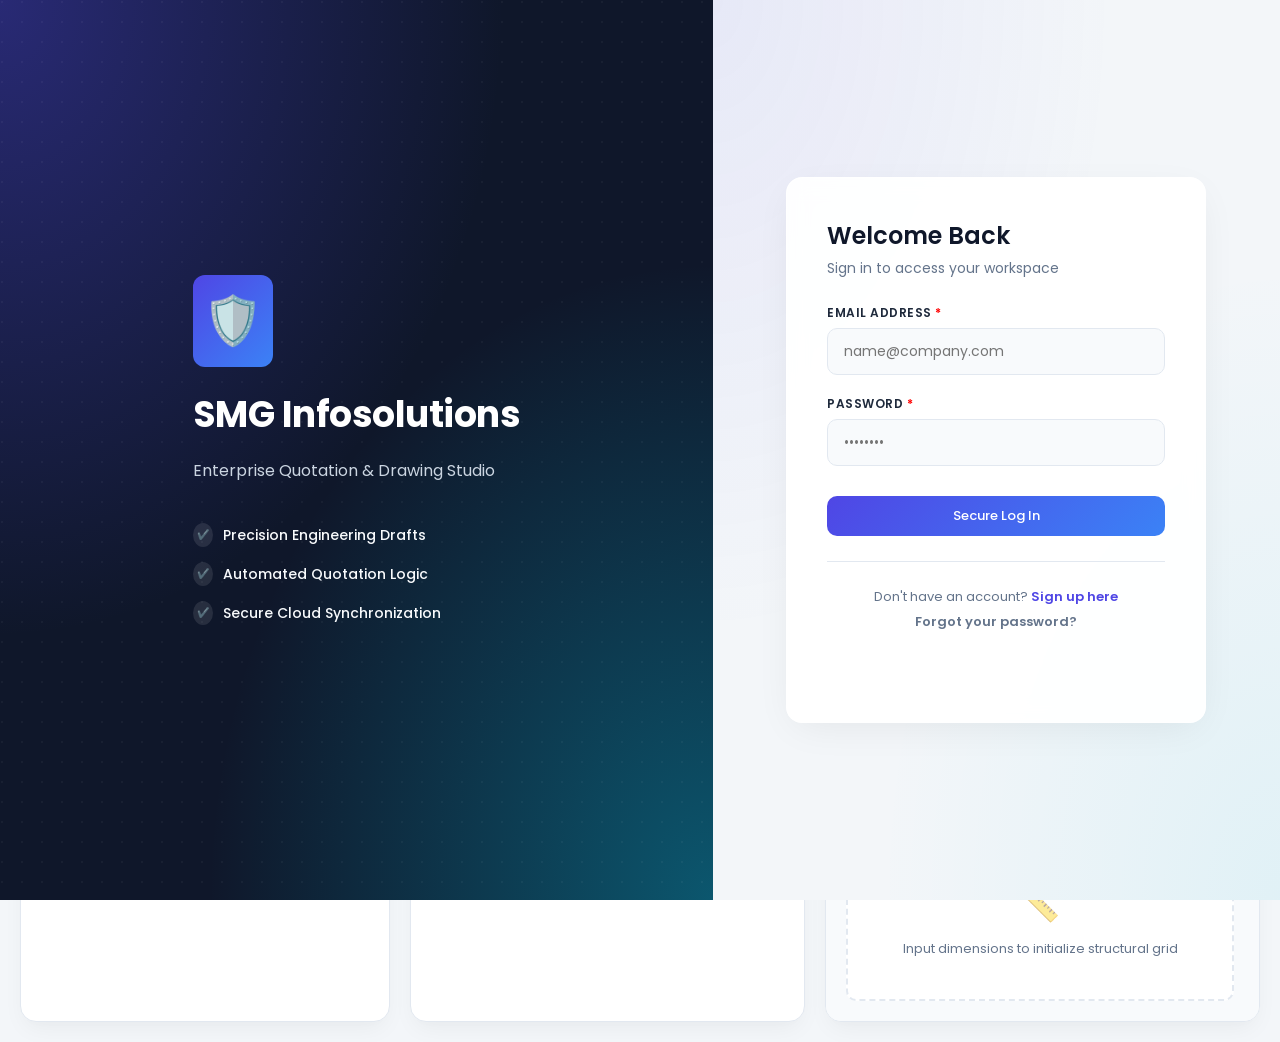
==== index.html @ 4c03e6ff "new formate as a table" ====
<!DOCTYPE html>
<html lang="en">

<head>
    <meta charset="UTF-8">
    <meta name="viewport" content="width=device-width, initial-scale=1.0">
    <title id="pageTitle">SMG Infosolutions - Premium Engineering Studio</title>
    <link rel="preconnect" href="https://fonts.googleapis.com">
    <link rel="preconnect" href="https://fonts.gstatic.com" crossorigin>
    <link href="https://fonts.googleapis.com/css2?family=Poppins:wght@300;400;500;600;700&display=swap"
        rel="stylesheet">
    <link rel="stylesheet" href="style.css">
    <script src="https://cdn.jsdelivr.net/npm/@supabase/supabase-js@2"></script>
    <script src="script.js" defer></script>
</head>

<body>
    <div id="authScreen" class="auth-layout">
        <div class="auth-banner">
            <div class="auth-banner-content">
                <div class="brand-icon-large">🛡️</div>
                <h1 id="heroBrandName">SMG Infosolutions</h1>
                <p>Enterprise Quotation & Drawing Studio</p>
                <div class="auth-feature-list">
                    <div class="feature-item"><span>✔️</span> Precision Engineering Drafts</div>
                    <div class="feature-item"><span>✔️</span> Automated Quotation Logic</div>
                    <div class="feature-item"><span>✔️</span> Secure Cloud Synchronization</div>
                </div>
            </div>
        </div>

        <div class="auth-form-container">
            <div class="auth-form-box">
                <h2 id="authTitle">Welcome Back</h2>
                <p id="authSubtitle">Sign in to access your workspace</p>

                <div id="authFields">
                    <div id="signupFields" style="display: none;">
                        <label class="auth-label">Full Name / Company Name <span style="color:red;">*</span></label>
                        <input type="text" id="regName" class="auth-input" placeholder="e.g. John Doe / ABC Corp">

                        <label class="auth-label">Phone Number <span style="color:red;">*</span></label>
                        <input type="tel" id="regPhone" class="auth-input" placeholder="e.g. +91 9876543210">

                        <label class="auth-label">City / Address <span style="color:red;">*</span></label>
                        <input type="text" id="regAddress" class="auth-input" placeholder="e.g. Mumbai, Maharashtra">
                    </div>

                    <label class="auth-label">Email Address <span style="color:red;">*</span></label>
                    <input type="email" id="emailInput" class="auth-input" placeholder="name@company.com">

                    <div id="passwordWrapper">
                        <label class="auth-label">Password <span style="color:red;">*</span></label>
                        <input type="password" id="passwordInput" class="auth-input" placeholder="••••••••">
                    </div>
                </div>

                <button id="loginBtn" class="btn btn-gradient full-width shadow-hover auth-btn"
                    onclick="handleLogin()">Secure Log In</button>
                <button id="signupBtn" class="btn btn-gradient full-width shadow-hover auth-btn"
                    onclick="handleSignUp()" style="display: none;">Create Account</button>
                <button id="resetBtn" class="btn btn-gradient full-width shadow-hover auth-btn"
                    onclick="handlePasswordReset()" style="display: none;">Send Reset Link</button>

                <div class="auth-links">
                    <p id="toggleSignUpText">Don't have an account? <a href="javascript:void(0)"
                            onclick="toggleAuthMode('signup')">Sign up here</a></p>
                    <p id="toggleLoginText" style="display: none;">Already have an account? <a href="javascript:void(0)"
                            onclick="toggleAuthMode('login')">Log in</a></p>
                    <p id="toggleForgotText"><a href="javascript:void(0)" onclick="toggleAuthMode('reset')"
                            style="color: var(--text-muted);">Forgot your password?</a></p>
                </div>
                <p id="authMessage" class="auth-msg"></p>
            </div>
        </div>
    </div>

    <div id="paymentScreen"
        style="display: none; flex-direction: column; align-items: center; justify-content: center; height: 100vh; background: var(--bg-app); z-index: 99; position: absolute; width: 100%;">
        <div
            style="background: white; padding: 40px; border-radius: var(--radius-lg); box-shadow: var(--shadow-soft); width: 90%; max-width: 400px; text-align: center; border: 1px solid var(--border-color); box-sizing: border-box;">
            <div style="font-size: 40px; margin-bottom: 15px;">🔒</div>
            <h2 style="margin-top: 0; color: var(--brand-dark);">Payment Pending</h2>
            <p style="font-size: 13px; color: var(--text-muted); margin-bottom: 25px; line-height: 1.5;">Your account
                has been created successfully, but your access is currently locked pending payment verification.</p>

            <div
                style="background: #f8fafc; padding: 15px; border-radius: var(--radius-md); border: 1px dashed #cbd5e1; margin-bottom: 20px;">
                <p style="margin: 0 0 10px 0; font-size: 12px; font-weight: 600;">Scan to Pay via UPI:</p>
                <img src="https://api.qrserver.com/v1/create-qr-code/?size=150x150&data=upi%3A%2F%2Fpay%3Fpa%3Djadavkaran293%40oksbi"
                    alt="UPI QR" style="width: 150px; height: 150px; border-radius: 8px;">
                <p style="margin: 10px 0 0 0; font-size: 11px; color: var(--text-muted);">UPI ID: jadavkaran293@oksbi
                </p>
            </div>

            <button class="btn btn-outline-primary full-width" onclick="checkSession()">I have paid, refresh
                status</button>
            <button class="btn btn-glass full-width"
                style="margin-top: 10px; color: var(--text-muted); border-color: var(--border-color);"
                onclick="supabaseClient.auth.signOut().then(() => location.reload())">Log Out</button>
        </div>
    </div>

    <div id="updatePasswordScreen"
        style="display: none; flex-direction: column; align-items: center; justify-content: center; height: 100vh; background: var(--bg-app); z-index: 101; position: absolute; width: 100%;">
        <div
            style="background: white; padding: 40px; border-radius: var(--radius-lg); box-shadow: var(--shadow-soft); width: 90%; max-width: 320px; text-align: center; border: 1px solid var(--border-color); box-sizing: border-box;">
            <div style="font-size: 40px; margin-bottom: 15px;">🔑</div>
            <h2 style="margin-top: 0; color: var(--brand-dark);">Reset Password</h2>
            <p style="font-size: 13px; color: var(--text-muted); margin-bottom: 25px;">Please enter your new secure
                password.</p>
            <input type="password" id="newPasswordInput" class="auth-input" placeholder="New Password"
                style="margin-bottom: 15px;">
            <button class="btn btn-gradient full-width" onclick="saveNewPassword()">Save Password</button>
            <p id="updateMsg" style="color: var(--danger); font-size: 12px; margin-top: 15px; min-height: 18px;"></p>
        </div>
    </div>

    <div id="cloudBrowser"
        style="display: none; position: fixed; top: 0; left: 0; width: 100%; height: 100%; background: rgba(15, 23, 42, 0.8); z-index: 1000; align-items: center; justify-content: center; backdrop-filter: blur(5px);">
        <div
            style="background: white; padding: 30px; border-radius: var(--radius-lg); width: 90%; max-width: 600px; max-height: 80vh; display: flex; flex-direction: column; box-sizing: border-box;">
            <div style="display: flex; justify-content: space-between; align-items: center; margin-bottom: 20px;">
                <h2 style="margin: 0; color: var(--brand-dark);">☁️ Your Cloud Projects</h2>
                <button class="btn btn-glass" style="color: var(--text-muted); border-color: var(--border-color);"
                    onclick="document.getElementById('cloudBrowser').style.display='none'">Close</button>
            </div>
            <div id="cloudProjectList"
                style="flex: 1; overflow-y: auto; display: flex; flex-direction: column; gap: 10px;">
                <!-- Cloud projects loaded here -->
            </div>
        </div>
    </div>

    <div class="no-print app-container">
        <header class="top-bar">
            <div class="brand">
                <div class="brand-icon">📐</div>
                <div>
                    <h1 id="navBrandName">SMG Infosolutions</h1>
                    <span class="badge">Cloud Quotation Studio</span>
                </div>
            </div>
            <div class="global-actions">
                <button class="btn btn-glass" onclick="saveProjectToCloud()">Save to Cloud</button>
                <button class="btn btn-glass" onclick="openCloudBrowser()">Load Cloud</button>
                <button class="btn btn-danger" onclick="createNewProject()">Reset Form</button>
                <button class="btn btn-gradient print-btn" onclick="window.print()">Export PDF</button>
                <button class="btn btn-glass" style="border-color: rgba(239, 68, 68, 0.5); color: #fca5a5;"
                    onclick="handleLogout()">Log Out</button>
            </div>
        </header>

        <main class="workspace">
            <section class="panel">
                <div class="panel-header">
                    <span class="step-num">1</span> Project Setup
                </div>
                <div class="panel-body">
                    <button class="btn btn-outline-primary full-width"
                        onclick="document.getElementById('logoInput').click()">Upload Client / Company Logo</button>
                    <input type="file" id="logoInput" class="hidden" accept="image/*"
                        onchange="handleLogoUpload(event)">

                    <div class="card-section">
                        <label>Client & Site Details</label>
                        <div class="input-stack">
                            <input type="text" id="clientName" placeholder="Client Name" oninput="renderProject()">
                            <input type="text" id="siteLoc" placeholder="Site Location" oninput="renderProject()">
                            <input type="date" id="projDate" onchange="renderProject()">
                        </div>
                    </div>

                    <div class="card-section">
                        <label>Welcome Letter</label>
                        <textarea id="welcomeText" rows="4"
                            oninput="renderProject()">Project Commencement: Welcome to SMG Infosolutions Pvt. Ltd.
Subject: Moving forward with your SMG Infosolutions Pvt. Ltd. project

We are thrilled to partner with you! At SMG Infosolutions Pvt. Ltd., we pride ourselves on quality and efficiency. Attached are the technical line drawings for your review. Please verify all specifications to align with your project requirements.</textarea>
                    </div>

                    <div class="card-section">
                        <label>Disclaimer</label>
                        <textarea id="disclaimerText" rows="2"
                            oninput="renderProject()">THIS DRAWING IS FOR REFERENCE ONLY. ACTUAL PRODUCT PROPORTIONS MAY VARY. APPROVED DRAWINGS ARE CONSIDERED FINAL. FACTORY CONTACT: 9320307644.</textarea>
                    </div>

                    <div class="card-section highlight-section">
                        <label class="accent-label">Base Frame Dimensions</label>
                        <div class="size-input-row">
                            <div class="input-mini-flex"><span class="addon">W</span><input type="number" id="w"
                                    placeholder="0.00" oninput="initBase()"></div>
                            <div class="input-mini-flex"><span class="addon">H</span><input type="number" id="h"
                                    placeholder="0.00" oninput="initBase()"></div>
                            <div class="input-mini-flex">
                                <span class="addon">Unit</span>
                                <select id="unit" onchange="initBase()">
                                    <option value="feet" selected>FT</option>
                                    <option value="inch">INCH</option>
                                    <option value="mm">MM</option>
                                </select>
                            </div>
                        </div>
                    </div>
                </div>
            </section>

            <section class="panel">
                <div class="panel-header">
                    <span class="step-num">2</span> Technical Specs
                </div>
                <div class="panel-body">

                    <div class="card-section">
                        <label>Tag No. / Serial No. (S.No.)</label>
                        <input type="text" id="winTag" placeholder="e.g., Master Bedroom Window (W1)"
                            class="hero-input">
                    </div>

                    <div class="spec-grid">
                        <div class="form-control">
                            <label>Series System</label>
                            <select id="seriesSpec" onchange="handleManualSeries(this.value)">
                                <option value="">Select Series...</option>
                                <option value="27 MM Domal Series">27 MM Domal Series</option>
                                <option value="29 MM Slim Series">29 MM Slim Series</option>
                                <option value="40 MM Casement Series">40 MM Casement Series</option>
                                <option value="18 MM Sliding Series">18 MM Sliding Series</option>
                                <option value="50 MM Casement Series">50 MM Casement Series</option>
                                <option value="20 MM Sliding Series">20 MM Sliding Series</option>
                                <option value="MANUAL">Custom Entry...</option>
                            </select>
                            <input type="text" id="seriesManual" class="hidden manual-input"
                                placeholder="Enter Custom Series" oninput="drawPreview()">
                        </div>

                        <div class="form-control"><label>Glass Spec</label><input type="text" id="glassSpec"
                                placeholder="Type / Thickness" oninput="drawPreview()"></div>
                        <div class="form-control"><label>Color Finish</label><input type="text" id="colorSpec"
                                placeholder="Profile Color" oninput="drawPreview()"></div>
                        <div class="form-control"><label>Lock Type</label><input type="text" id="lockSpec"
                                placeholder="Hardware Type" oninput="drawPreview()"></div>

                        <div class="form-control">
                            <label>Mesh Option</label>
                            <select id="meshSpec" onchange="handleManualMesh(this.value)">
                                <option value="">Select Mesh...</option>
                                <option value="PLEATED INSIDE">PLEATED INSIDE</option>
                                <option value="PLEATED OUTSIDE">PLEATED OUTSIDE</option>
                                <option value="REGULAR">REGULAR</option>
                                <option value="NO MESH">NO MESH</option>
                                <option value="MANUAL">Custom Entry...</option>
                            </select>
                            <input type="text" id="meshManual" class="hidden manual-input"
                                placeholder="Enter Custom Mesh" oninput="drawPreview()">
                        </div>

                        <div class="form-control"><label>Quantity</label><input type="number" id="qtySpec" value="1"
                                oninput="drawPreview()"></div>
                        <div class="form-control"><label>Area in Sq.Ft</label><input type="number" id="areaSpec"
                                placeholder="Auto Calculated" oninput="drawPreview()" readonly
                                style="background-color: #e2e8f0; cursor: not-allowed; color: #475569; font-weight: bold;">
                        </div>
                        <div class="form-control"><label>Rate in Sq.Ft</label><input type="number" id="rateSpec"
                                placeholder="Enter Rate" oninput="drawPreview()"></div>
                    </div>

                    <div class="card-section">
                        <label>Engineering Notes</label>
                        <textarea id="notes" rows="2" placeholder="Special requirements..."
                            oninput="drawPreview()"></textarea>
                    </div>

                    <input type="hidden" id="editIndex" value="-1">
                    <button class="btn btn-gradient full-width large-text shadow-hover" id="addBtn"
                        onclick="addOrUpdateWindow()"> Generate & Add to Project</button>
                </div>
            </section>

            <section class="panel col-preview">
                <div class="panel-header preview-header">
                    <span><span class="step-num">3</span> Live Canvas</span>
                    <button class="btn btn-soft btn-sm" onclick="undoAction()">↩️ Undo Action</button>
                </div>
                <div class="panel-body render-area">
                    <div style="display: flex; gap: 15px; align-items: stretch; margin-bottom: 20px; flex-wrap: wrap;">
                        <div class="canvas-wrapper"
                            style="margin: 0; flex: 1; min-width: 250px; display: flex; justify-content: center; align-items: center;">
                            <canvas id="previewCanvas" width="380" height="380"></canvas>
                        </div>
                        <div id="liveSpecsHtml"
                            style="flex: 1; min-width: 250px; background: #fff; padding: 20px; border-radius: var(--radius-md); border: 1px solid var(--border-color); box-shadow: 0 4px 20px rgba(0,0,0,0.06); box-sizing: border-box; display: flex; flex-direction: column;">
                            <div class="empty-state" style="margin: auto; border: none; background: transparent;">
                                <div class="empty-icon">📝</div>Specs will appear here
                            </div>
                        </div>
                    </div>

                    <div class="parts-manager-title">Structure Manager</div>
                    <div id="partsManager" class="parts-container">
                        <div class="empty-state">
                            <div class="empty-icon">📏</div>Input dimensions to initialize structural grid
                        </div>
                    </div>
                </div>
            </section>
        </main>
    </div>

    <!-- Print Canvas System -->
    <div id="projectSheet" style="display:none; background: #fff; padding: 20px; border-top: 5px solid var(--accent-primary); margin: 20px auto; max-width: 1200px; box-shadow: 0 10px 30px rgba(0,0,0,0.1);">
        
        <h2 style="text-align: left; margin: 0 0 10px 0; border-bottom: 2px solid #000; padding-bottom: 5px; font-size: 22px; color: #000;">Estimate For Aluminium & Glass Work</h2>
        
        <table style="width: 100%; margin-bottom: 15px; font-size: 14px; text-align: left; color: #000;">
            <tr>
                <td style="width: 30%; padding: 4px 0;"><b>Date:</b> <span id="printDate">---</span></td>
                <td style="width: 70%; padding: 4px 0;"><b>Address:</b> <span id="printSite">---</span></td>
            </tr>
            <tr>
                <td colspan="2" style="padding: 4px 0;"><b>Client:</b> <span id="printClientName">---</span></td>
            </tr>
        </table>

        <table class="estimate-table" style="width: 100%; border-collapse: collapse; text-align: center; border: 1px solid #000; color: #000;">
            <thead>
                <tr>
                    <th>Sr.<br>No.</th>
                    <th>Drawings</th>
                    <th>Description</th>
                    <th>Surface<br>Finish</th>
                    <th>Glass<br>Proposed</th>
                    <th>Width</th>
                    <th>Height</th>
                    <th>Qty.</th>
                    <th>Total<br>Area<br>(sq.ft.)</th>
                    <th>Rate /<br>sq.ft.</th>
                    <th>Amt.</th>
                </tr>
            </thead>
            <tbody id="estimateTableBody">
                </tbody>
        </table>

        <div class="disclaimer-box" style="margin-top: 20px; text-align: left; font-size: 12px; border: 1px solid #000; padding: 10px; color: #000;">
            <b>DISCLAIMER:</b> <span id="printDisclaimerText"></span>
        </div>
    </div>

</body>

</html>
---- style.css ----
/* --- Premium SaaS Dashboard Theme (Light Mode) --- */
:root {
    --bg-app: #f3f6f9;
    --bg-panel: #ffffff;
    --border-color: #e2e8f0;
    --text-main: #1e293b;
    --text-muted: #64748b;
    --brand-dark: #0f172a;
    
    /* Vibrant Accents */
    --accent-primary: #4f46e5; 
    --accent-secondary: #06b6d4; 
    --accent-gradient: linear-gradient(135deg, #4f46e5 0%, #3b82f6 100%);
    --danger: #ef4444;
    --danger-light: #fee2e2;
    
    --radius-lg: 16px;
    --radius-md: 10px;
    --radius-sm: 6px;
    
    --shadow-soft: 0 10px 25px -5px rgba(0, 0, 0, 0.05), 0 8px 10px -6px rgba(0, 0, 0, 0.01);
    --shadow-hover: 0 20px 25px -5px rgba(79, 70, 229, 0.25), 0 8px 10px -6px rgba(79, 70, 229, 0.1);
}

* { box-sizing: border-box; }

body {
    margin: 0;
    padding: 0;
    font-family: 'Poppins', sans-serif;
    background-color: var(--bg-app);
    color: var(--text-main);
    overflow-x: hidden;
    overflow-y: auto; 
}

::-webkit-scrollbar { width: 8px; height: 8px; }
::-webkit-scrollbar-track { background: transparent; }
::-webkit-scrollbar-thumb { background: #cbd5e1; border-radius: 10px; }
::-webkit-scrollbar-thumb:hover { background: #94a3b8; }

/* =========================================
   NEW SPLIT-SCREEN AUTHENTICATION DESIGN
   ========================================= */
.auth-layout {
    display: flex;
    height: 100vh;
    width: 100vw;
    background: #fff;
    position: absolute;
    z-index: 100;
}

.auth-banner {
    flex: 1.2;
    background: var(--brand-dark);
    background-image: 
        radial-gradient(at 0% 0%, rgba(79, 70, 229, 0.4) 0px, transparent 50%),
        radial-gradient(at 100% 100%, rgba(6, 182, 212, 0.4) 0px, transparent 50%);
    color: white;
    display: flex;
    align-items: center;
    justify-content: center;
    padding: 40px;
    position: relative;
    overflow: hidden;
}

.auth-banner::after {
    content: '';
    position: absolute;
    top: 0; left: 0; right: 0; bottom: 0;
    background: url('[data-uri]') repeat;
}

.auth-banner-content {
    position: relative;
    z-index: 2;
    max-width: 400px;
}

.brand-icon-large { font-size: 48px; background: var(--accent-gradient); padding: 10px; border-radius: 12px; display: inline-block; margin-bottom: 20px;}
.auth-banner-content h1 { font-size: 36px; margin: 0 0 10px 0; font-weight: 700; letter-spacing: -0.5px;}
.auth-banner-content p { font-size: 16px; color: #cbd5e1; margin-bottom: 40px; }

.auth-feature-list { display: flex; flex-direction: column; gap: 15px; }
.feature-item { display: flex; align-items: center; gap: 10px; font-size: 14px; font-weight: 500; color: #f8fafc;}
.feature-item span { background: rgba(255,255,255,0.1); padding: 4px; border-radius: 50%; color: var(--accent-secondary); font-size: 10px; }

.auth-form-container {
    flex: 1;
    display: flex;
    align-items: center;
    justify-content: center;
    background-color: var(--bg-app);
    background-image: 
        radial-gradient(at 0% 0%, rgba(79, 70, 229, 0.08) 0px, transparent 50%),
        radial-gradient(at 100% 100%, rgba(6, 182, 212, 0.08) 0px, transparent 50%);
    padding: 20px;
    position: relative;
}

.auth-form-box {
    width: 100%;
    max-width: 420px;
    background: rgba(255, 255, 255, 0.95);
    backdrop-filter: blur(10px); 
    padding: 40px;
    border-radius: var(--radius-lg);
    box-shadow: 0 10px 40px -10px rgba(0,0,0,0.08); 
    border: 1px solid rgba(255, 255, 255, 0.6);
}

.auth-form-box h2 { margin: 0 0 5px 0; font-size: 24px; color: var(--brand-dark); font-weight: 600;}
.auth-form-box p { margin: 0 0 25px 0; font-size: 14px; color: var(--text-muted); }

.auth-label { display: block; font-size: 12px; font-weight: 600; color: var(--text-main); margin-bottom: 6px; text-transform: uppercase; letter-spacing: 0.5px;}
.auth-input { width: 100%; padding: 12px 16px; border: 1px solid var(--border-color); border-radius: var(--radius-md); font-size: 14px; font-family: inherit; margin-bottom: 20px; background: #f8fafc; transition: all 0.2s; box-sizing: border-box;}
.auth-input:focus { outline: none; border-color: var(--accent-primary); background: #fff; box-shadow: 0 0 0 4px rgba(79, 70, 229, 0.1); }

.auth-btn { padding: 14px; font-size: 15px; border-radius: var(--radius-md); margin-top: 10px;}
.auth-links { margin-top: 25px; text-align: center; border-top: 1px solid var(--border-color); padding-top: 20px;}
.auth-links p { margin: 5px 0; font-size: 13px; }
.auth-links a { color: var(--accent-primary); font-weight: 600; text-decoration: none; transition: color 0.2s; }
.auth-links a:hover { color: var(--brand-dark); }
.auth-msg { text-align: center; min-height: 20px; margin-top: 10px; font-weight: 500;}


/* =========================================
   MAIN APP LAYOUT
   ========================================= */

.app-container {
    display: flex;
    flex-direction: column;
    min-height: 100vh;
}

.top-bar {
    background: rgba(15, 23, 42, 0.95);
    backdrop-filter: blur(10px);
    color: #fff;
    padding: 12px 24px;
    display: flex;
    justify-content: space-between;
    align-items: center;
    border-bottom: 1px solid rgba(255,255,255,0.1);
    box-shadow: 0 4px 20px rgba(0,0,0,0.1);
    z-index: 10;
}

.brand { display: flex; align-items: center; gap: 12px; }
.brand-icon { font-size: 24px; background: var(--accent-gradient); padding: 5px; border-radius: 8px; }
.brand h1 { margin: 0; font-size: 18px; font-weight: 600; letter-spacing: 0.5px; }
.brand .badge { font-size: 11px; color: #94a3b8; font-weight: 400; letter-spacing: 1px; }

.global-actions { display: flex; gap: 10px; }

.workspace {
    display: grid;
    grid-template-columns: 370px minmax(380px, 1fr) minmax(370px, 1.1fr);
    gap: 20px;
    padding: 20px;
    flex: 1;
}

.panel {
    background: var(--bg-panel);
    border: 1px solid var(--border-color);
    border-radius: var(--radius-lg);
    box-shadow: var(--shadow-soft);
    display: flex;
    flex-direction: column;
    overflow: hidden;
    transition: transform 0.3s ease;
}

.panel-header {
    background: #fff;
    padding: 16px 20px;
    font-size: 15px;
    font-weight: 600;
    color: var(--brand-dark);
    border-bottom: 1px solid var(--border-color);
    display: flex;
    justify-content: space-between;
    align-items: center;
}

.step-num {
    background: var(--accent-primary);
    color: white;
    width: 24px;
    height: 24px;
    display: inline-flex;
    align-items: center;
    justify-content: center;
    border-radius: 50%;
    font-size: 12px;
    margin-right: 8px;
}

.panel-body { padding: 20px; overflow-y: auto; flex: 1; }

.card-section { margin-bottom: 20px; }
.highlight-section { background: #f8fafc; padding: 15px; border-radius: var(--radius-md); border: 1px dashed #cbd5e1; }

label {
    display: block;
    font-size: 12px;
    font-weight: 500;
    color: var(--text-muted);
    margin-bottom: 6px;
}
.accent-label { color: var(--accent-primary); font-weight: 600; }

input, select, textarea {
    width: 100%;
    padding: 10px 14px;
    border: 1px solid var(--border-color);
    border-radius: var(--radius-sm);
    font-size: 13px;
    font-family: 'Poppins', sans-serif;
    color: var(--text-main);
    background: #f8fafc;
    transition: all 0.2s ease;
    box-sizing: border-box;
}

.input-stack input { margin-bottom: 8px; }
.input-stack input:last-child { margin-bottom: 0; }

input:focus, select:focus, textarea:focus {
    outline: none;
    border-color: var(--accent-primary);
    background: #fff;
    box-shadow: 0 0 0 4px rgba(79, 70, 229, 0.1);
}

.hero-input { font-size: 15px; font-weight: 600; padding: 12px 14px; background: #fff; border: 2px solid var(--border-color); }
.hero-input:focus { border-color: var(--accent-primary); }

.size-input-row { display: flex; gap: 8px; align-items: center; }

.input-mini-flex {
    flex: 1;
    display: flex;
    align-items: stretch;
    background: #ffffff;
    border: 1px solid var(--border-color);
    border-radius: var(--radius-sm);
    overflow: hidden;
    transition: all 0.2s ease;
    min-width: 0; 
}

.input-mini-flex:focus-within {
    border-color: var(--accent-primary);
    box-shadow: 0 0 0 4px rgba(79, 70, 229, 0.1);
}

.input-mini-flex .addon {
    padding: 0 8px; 
    font-size: 12px;
    color: var(--text-muted);
    font-weight: 600;
    background: #f1f5f9;
    border-right: 1px solid var(--border-color);
    display: flex;
    align-items: center;
    justify-content: center;
    white-space: nowrap;
}

.input-mini-flex input, .input-mini-flex select {
    flex: 1;
    min-width: 0; 
    width: 100%;
    padding: 8px 6px; 
    margin: 0;
    border: none !important;
    border-radius: 0 !important;
    background: transparent !important;
    box-shadow: none !important;
    font-weight: 500;
    color: var(--text-main);
}

.input-mini-flex select { padding-right: 22px !important; cursor: pointer; }

.input-mini-flex input[type="number"]::-webkit-inner-spin-button,
.input-mini-flex input[type="number"]::-webkit-outer-spin-button { -webkit-appearance: none; margin: 0; }
.input-mini-flex input[type="number"] { -moz-appearance: textfield; }

.spec-grid {
    display: grid;
    grid-template-columns: 1fr 1fr;
    gap: 12px;
    margin-bottom: 20px;
}
.manual-input { margin-top: 6px; border-style: dashed; border-color: var(--accent-primary); }

.btn {
    padding: 10px 16px;
    font-size: 13px;
    font-family: 'Poppins', sans-serif;
    font-weight: 500;
    border: none;
    border-radius: var(--radius-md);
    cursor: pointer;
    text-align: center;
    transition: all 0.3s cubic-bezier(0.4, 0, 0.2, 1);
    display: inline-flex;
    align-items: center;
    justify-content: center;
    gap: 6px;
}

.btn:active { transform: scale(0.97); }

.btn-gradient { background: var(--accent-gradient); color: #fff; border: none; }
.btn-gradient.shadow-hover:hover { box-shadow: var(--shadow-hover); transform: translateY(-2px); }

.btn-outline-primary { background: transparent; color: var(--accent-primary); border: 1px solid var(--accent-primary); }
.btn-outline-primary:hover { background: rgba(79, 70, 229, 0.05); }

.btn-glass { background: rgba(255,255,255,0.1); color: #fff; border: 1px solid rgba(255,255,255,0.2); }
.btn-glass:hover { background: rgba(255,255,255,0.2); }

.btn-soft { background: #f1f5f9; color: var(--text-main); }
.btn-soft:hover { background: #e2e8f0; }

.btn-danger { background: rgba(239, 68, 68, 0.1); color: var(--danger); }
.btn-danger:hover { background: var(--danger); color: #fff; }

.btn-sm { padding: 6px 12px; font-size: 11px; }
.btn-micro { padding: 4px 10px; font-size: 11px; border-radius: var(--radius-sm); background: #f8fafc; border: 1px solid var(--border-color); color: var(--text-muted); }
.btn-micro:hover { color: var(--accent-primary); border-color: var(--accent-primary); background: #fff;}
.btn-micro-danger:hover { color: var(--danger); border-color: var(--danger); background: var(--danger-light); }

.full-width { width: 100%; }
.large-text { font-size: 15px; padding: 14px; font-weight: 600; }

.render-area { display: flex; flex-direction: column; background: #f8fafc; border-top: 1px solid var(--border-color); }
.canvas-wrapper {
    background: #fff;
    border-radius: var(--radius-md);
    box-shadow: 0 4px 20px rgba(0,0,0,0.06);
    padding: 15px;
    margin: 0 auto 20px auto;
    width: fit-content;
}

#previewCanvas { background: white; max-width: 100%; height: auto; display: block; border: 1px solid #f1f5f9; border-radius: 4px; }

.parts-manager-title { font-size: 13px; font-weight: 600; color: var(--text-main); margin-bottom: 10px; }
.parts-container { flex: 1; padding-right: 5px; }

.part-card {
    background: #fff;
    border: 1px solid var(--border-color);
    margin-bottom: 12px;
    border-radius: var(--radius-md);
    overflow: hidden;
    transition: all 0.2s ease;
}
.part-card:hover { border-color: #cbd5e1; box-shadow: 0 4px 12px rgba(0,0,0,0.05); }

.part-header { 
    background: #f8fafc;
    padding: 10px 15px;
    font-size: 12px; 
    font-weight: 600;
    border-bottom: 1px solid var(--border-color);
    display: flex;
    justify-content: space-between;
}
.part-controls { padding: 15px; }
.part-actions { margin-bottom: 12px; display: flex; gap: 8px; flex-wrap: wrap;}
.part-settings { display: flex; gap: 10px; align-items: center; font-size: 12px; margin-bottom: 10px;}
.part-settings select, .part-settings input { padding: 6px; margin: 0; flex: 1; min-width: 80px;}

.gbar-container { background: #f8fafc; padding: 12px; border-radius: var(--radius-sm); border: 1px solid var(--border-color); display: none; }
.gbar-item { display: flex; align-items: center; gap: 10px; font-size: 12px; padding: 6px 0; border-bottom: 1px solid #e2e8f0; }
.gbar-item:last-child { border-bottom: none; }
.gbar-item input { width: 60px !important; height: 28px; padding: 4px 8px; text-align: center;}

.empty-state {
    padding: 40px 20px;
    text-align: center;
    color: var(--text-muted);
    font-size: 13px;
    background: #fff;
    border-radius: var(--radius-md);
    border: 2px dashed var(--border-color);
}
.empty-icon { font-size: 32px; margin-bottom: 10px; opacity: 0.5; }

.hidden { display: none !important; }


/* =========================================
   FIXED PRINT PREVIEW LAYOUT (Alignment Fix)
   ========================================= */
#projectSheet {
    background: #e2e8f0;
    padding: 40px 15px; 
    border-top: 5px solid var(--accent-primary);
    box-shadow: inset 0 10px 20px rgba(0,0,0,0.05);
    width: 100%;
    box-sizing: border-box;
    overflow-x: hidden; 
    display: block; /* Use block to rely entirely on auto-margins for centering */
}

.welcome-box { 
    background: #fff; 
    padding: 40px; 
    width: 100%; 
    max-width: 1062px; 
    box-sizing: border-box; 
    position: relative;
    box-shadow: 0 20px 40px rgba(0,0,0,0.1); 
    margin: 0 auto 40px auto; /* PERFECT CENTERING */
    border-radius: 4px;
}

.window-list-container { 
    width: 100%; 
    max-width: 1080px; 
    display: flex; 
    flex-wrap: wrap; 
    justify-content: center; 
    gap: 10px; 
    margin: 0 auto;
}

.drawing-container { 
    background: #fff; 
    border: 1px solid #000; 
    margin: 10px; 
    display: inline-block; 
    vertical-align: top; 
    width: 350px; 
    height: 650px; 
    box-sizing: border-box; 
    position: relative;
    box-shadow: 0 10px 25px rgba(0,0,0,0.15); 
    overflow: hidden;
    page-break-inside: avoid;
}

.copy-btn { position: absolute; top: 5px; right: 75px; background: #15803d; color: white; font-size: 11px; padding: 3px 8px; border: 1px solid #000; z-index: 5; cursor: pointer; }
.del-btn-saved { position: absolute; top: 5px; right: 5px; background: #b91c1c; color: white; font-size: 11px; padding: 3px 8px; border: 1px solid #000; z-index: 5; cursor: pointer; }
.edit-btn-saved { position: absolute; top: 5px; right: 35px; background: #f59e0b; font-size: 11px; padding: 3px 8px; border: 1px solid #000; z-index: 5; cursor: pointer; color: black; }

.project-header { 
    background: #fff; 
    padding: 20px; 
    border: 2px solid #000; 
    text-align: center; 
    border-radius: 5px; 
    width: 100%; 
    max-width: 1062px; 
    box-sizing: border-box; 
    display: flex; 
    align-items: center; 
    justify-content: center; 
    margin: 0 auto 20px auto; /* PERFECT CENTERING */
}

.header-logo { height: 60px; max-width: 250px; object-fit: contain; }
.disclaimer-box { background: #fff; padding: 15px; width: 100%; border: 1px solid #000; margin-top: 40px; font-size: 12px; text-align: left; box-sizing: border-box; }
.welcome-logo-wrapper { text-align: center; margin-bottom: 30px; }
.project-info-block { padding-bottom: 10px; margin-bottom: 20px; line-height: 1.8; text-align: left; font-size: 14px;}

.meta-table { 
    width: 100%; 
    max-width: 400px; 
    border-collapse: collapse; 
    table-layout: fixed; /* Prevents overflow on mobile */
    word-wrap: break-word;
}
.meta-table td { padding: 8px 10px; border: 1px solid #000; font-size: 13px;}

.document-title { text-align: center; font-size: 24px; margin: 20px 0;}
.welcome-letter-text { white-space: pre-wrap; margin-top: 20px; line-height: 1.6; font-size: 16px; text-transform: uppercase; }


/* =========================================
   RESPONSIVE DESIGN (Tablets & Mobile)
   ========================================= */

@media (max-width: 1150px) {
    .workspace {
        grid-template-columns: 1fr 1fr;
        overflow-y: auto; 
    }
    .col-preview {
        grid-column: span 2; 
    }
    .canvas-wrapper { width: 100%; display: flex; justify-content: center; }
}

@media (max-width: 900px) {
    .auth-layout { 
        flex-direction: column; 
        height: auto;
        min-height: 100vh;
        background-color: var(--bg-app);
    }
    
    /* Keep the brand banner visible as a header */
    .auth-banner { 
        display: flex; 
        flex: none; 
        padding: 50px 20px 80px 20px; /* Extra bottom padding for the overlap */
        text-align: center;
    }
    
    .auth-banner-content {
        margin: 0 auto;
    }
    
    /* Hide the bullet points to save vertical space on phones */
    .auth-feature-list { 
        display: none; 
    }
    
    .brand-icon-large { 
        font-size: 36px; 
        padding: 10px;
        margin-bottom: 10px;
    }
    
    .auth-banner-content h1 { 
        font-size: 28px; 
    }
    
    .auth-banner-content p { 
        margin-bottom: 0; 
        font-size: 14px;
    }
    
    .auth-form-container {
        padding: 0 20px 40px 20px;
        align-items: flex-start;
        background: transparent; 
    }
    
    /* Pulls the white box up so it overlaps the dark blue header */
    .auth-form-box {
        margin-top: -50px; 
        box-shadow: 0 20px 40px rgba(0, 0, 0, 0.25); /* Deep shadow to make it pop */
        position: relative;
        z-index: 10;
    }
}

@media (max-width: 768px) {
    body { overflow-y: auto; }
    
    .workspace {
        display: flex;
        flex-direction: column;
        overflow: visible; 
        padding: 15px;
    }
    
    .panel, .panel-body { overflow: visible; }
    
    .top-bar {
        flex-direction: column;
        text-align: center;
        gap: 15px;
    }
    
    .global-actions {
        flex-wrap: wrap;
        justify-content: center;
        width: 100%;
    }
    
    .global-actions .btn { flex: 1 1 calc(50% - 10px); }
    
    .spec-grid { grid-template-columns: 1fr; } 
    
    .size-input-row { flex-direction: column; }
    .input-mini-flex { width: 100%; }
    
    .auth-form-box { padding: 30px 20px; }

    .large-text { 
        font-size: 13px !important; 
        padding: 10px !important; 
    }

    /* Print Preview Mobile Alignment Fixes */
    .welcome-box {
        padding: 20px 15px;
        margin: 0 auto 20px auto !important;
    }
    .meta-table {
        max-width: 100%;
    }
    .meta-table td {
        padding: 6px;
        font-size: 11px;
    }
    .project-info-block {
        margin-bottom: 15px;
    }
    .document-title {
        font-size: 20px;
    }
    .welcome-letter-text {
        font-size: 13px;
    }
    #projectSheet {
        padding: 20px 10px;
    }
    .project-header {
        padding: 10px;
    }

    /* Scales down the canvas without pulling it upward into the header */
    .drawing-container {
        transform: scale(0.85); 
        transform-origin: top center;
        margin: 10px auto; 
        display: block;
    }
    
    .window-list-container {
        overflow-x: hidden;
    }
}

/* =========================================
   STRICT PDF PRINT RENDERING
   ========================================= */
@media print { 
    @page { size: landscape; margin: 0; }
    body { margin: 0; background: white; padding: 0.5cm; overflow: visible; height: auto;}
    .no-print, .edit-btn-saved, .del-btn-saved, .copy-btn { display: none !important; } 
    
    #projectSheet { 
        width: 1080px !important; 
        max-width: none !important; 
        padding: 0 !important; 
        background: white; 
        box-shadow: none; 
        border: none;
        overflow: visible !important;
    } 
    
    .welcome-box { 
        display: block !important; 
        box-shadow: none; 
        margin: 0 0 0 0 !important; /* Resets to 0 for print */
        width: 1062px !important; 
        max-width: none !important; 
        min-height: 700px !important; 
        padding: 40px !important;
    } 
    
    .project-header { 
        width: 1062px !important; 
        max-width: none !important; 
        margin: 0 auto 10px auto !important;
    }
    
    #drawingsTable { 
        width: 1080px !important; 
        max-width: none !important; 
    }
    
    .window-list-container { 
        width: 1080px !important; 
        max-width: none !important; 
    }
    
    .drawing-container { 
        box-shadow: none; 
        margin: 4px 2px; 
        transform: none !important; 
    }
    
    table { width: 100%; border-collapse: collapse; }
    thead { display: table-header-group; }
}
/* =========================================
   ESTIMATE TABLE STYLES
   ========================================= */
.estimate-table th, .estimate-table td {
    border: 1px solid #000;
    padding: 6px;
    font-size: 12px;
    vertical-align: middle;
}
.estimate-table th {
    background-color: #f8fafc;
    font-weight: bold;
}
.estimate-table .canvas-cell {
    width: 150px;
    height: 150px;
    padding: 4px;
}
.estimate-table canvas {
    max-width: 100%;
    max-height: 100%;
    display: block;
    margin: 0 auto;
}

/* =========================================
   STRICT PDF PRINT RENDERING (LANDSCAPE TABLE)
   ========================================= */
@media print { 
    @page { size: landscape; margin: 1cm; }
    body { margin: 0; background: white; padding: 0; overflow: visible; height: auto;}
    .no-print { display: none !important; } 
    
    #projectSheet { 
        display: block !important;
        width: 100% !important; 
        max-width: none !important; 
        padding: 0 !important; 
        background: white; 
        box-shadow: none !important; 
        border: none !important;
        margin: 0 !important;
    } 

    .estimate-table { font-size: 11px !important; }
    .estimate-table th, .estimate-table td { padding: 4px !important; }
}
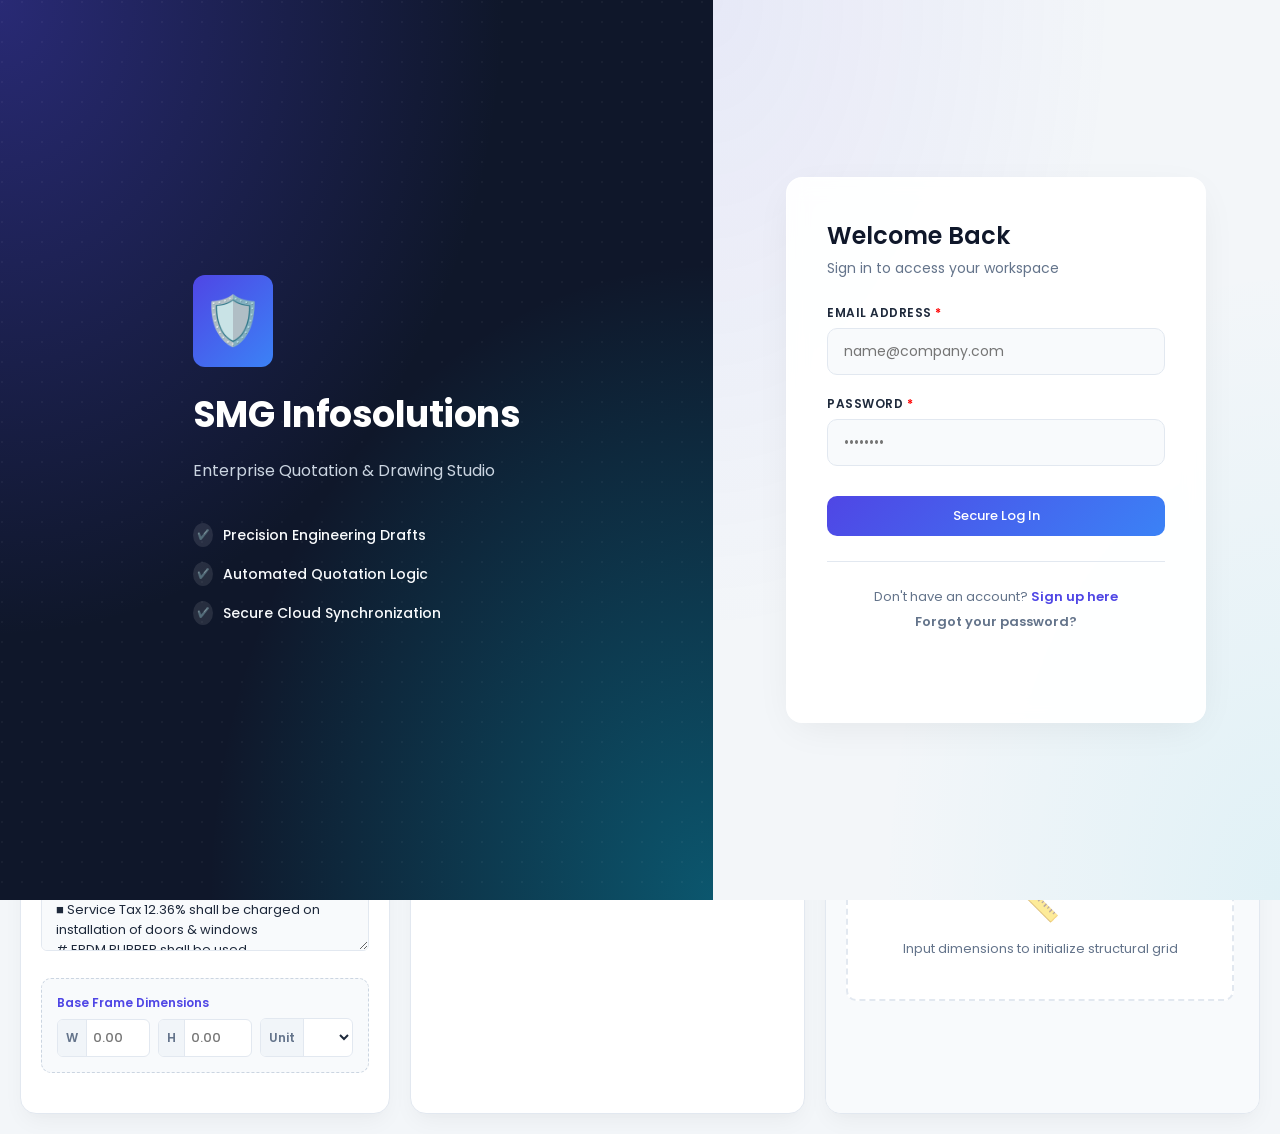
==== commit bed72443: "new changes" ====
--- a/index.html
+++ b/index.html
@@ -180,10 +180,27 @@
 We are thrilled to partner with you! At SMG Infosolutions Pvt. Ltd., we pride ourselves on quality and efficiency. Attached are the technical line drawings for your review. Please verify all specifications to align with your project requirements.</textarea>
                     </div>
 
-                    <div class="card-section">
-                        <label>Disclaimer</label>
-                        <textarea id="disclaimerText" rows="2"
-                            oninput="renderProject()">THIS DRAWING IS FOR REFERENCE ONLY. ACTUAL PRODUCT PROPORTIONS MAY VARY. APPROVED DRAWINGS ARE CONSIDERED FINAL. FACTORY CONTACT: 9320307644.</textarea>
+                    <div class="card-section highlight-section">
+                        <label class="accent-label">Additional Costs (Estimate Summary)</label>
+                        <div class="size-input-row">
+                            <div class="input-mini-flex"><span class="addon">Glass Work ₹</span><input type="number" id="glassWorkAmount" placeholder="0.00" oninput="renderProject()"></div>
+                            <div class="input-mini-flex"><span class="addon">Freight ₹</span><input type="number" id="freightAmount" placeholder="0.00" oninput="renderProject()"></div>
+                        </div>
+                    </div>
+
+                    <div class="card-section">
+                        <label>Payment Terms</label>
+                        <textarea id="paymentTermsText" rows="3" oninput="renderProject()">■ 130000/- Advance while order confirmation
+■ 110000/- before dispatch of material from our factory
+■ 5929/- after completion of work at site.</textarea>
+                    </div>
+
+                    <div class="card-section">
+                        <label>Note & Conditions</label>
+                        <textarea id="projectNotesText" rows="5" oninput="renderProject()"># All taxes shall be charged extra.
+■ VAT @ 13.13% on supply of aluminium doors & windows
+■ Service Tax 12.36% shall be charged on installation of doors & windows
+# EPDM RUBBER shall be used.</textarea>
                     </div>
 
                     <div class="card-section highlight-section">
@@ -343,8 +360,13 @@
                 </tbody>
         </table>
 
-        <div class="disclaimer-box" style="margin-top: 20px; text-align: left; font-size: 12px; border: 1px solid #000; padding: 10px; color: #000;">
-            <b>DISCLAIMER:</b> <span id="printDisclaimerText"></span>
+        <div style="border: 1px solid #000; border-top: none; padding: 6px 10px; color: #000; font-size: 12px;">
+            <div style="font-weight: bold; text-decoration: underline; margin-bottom: 5px; text-transform: uppercase;">PAYMENT TERMS OF ALUMINIUM DOORS & WINDOWS</div>
+            <div id="printPaymentTerms" style="white-space: pre-wrap; line-height: 1.6; font-weight: bold; margin-bottom: 5px;"></div>
+        </div>
+        <div style="border: 1px solid #000; border-top: none; padding: 6px 10px; color: #000; font-size: 12px;">
+            <div style="font-weight: bold; text-decoration: underline; margin-bottom: 5px; text-transform: uppercase;">NOTE :</div>
+            <div id="printProjectNotes" style="white-space: pre-wrap; line-height: 1.6; font-weight: bold;"></div>
         </div>
     </div>
 
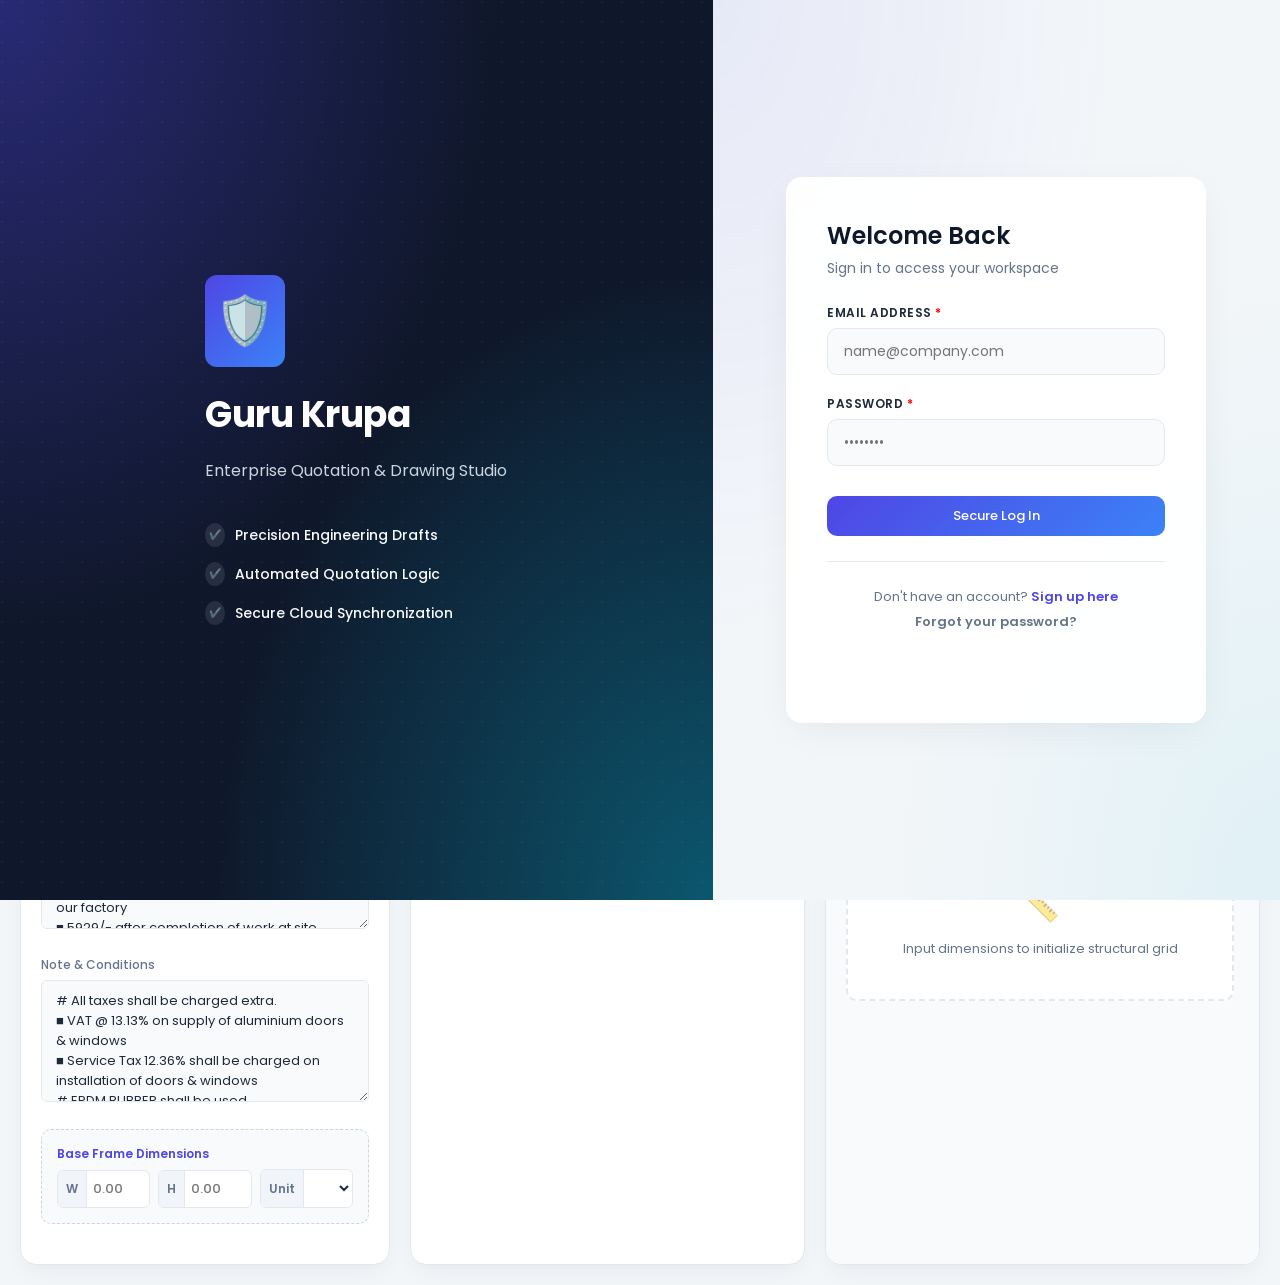
==== commit 605759ba: "logo & sr no update" ====
--- a/index.html
+++ b/index.html
@@ -4,7 +4,7 @@
 <head>
     <meta charset="UTF-8">
     <meta name="viewport" content="width=device-width, initial-scale=1.0">
-    <title id="pageTitle">SMG Infosolutions - Premium Engineering Studio</title>
+    <title id="pageTitle">Guru Krupa - Premium Engineering Studio</title>
     <link rel="preconnect" href="https://fonts.googleapis.com">
     <link rel="preconnect" href="https://fonts.gstatic.com" crossorigin>
     <link href="https://fonts.googleapis.com/css2?family=Poppins:wght@300;400;500;600;700&display=swap"
@@ -19,7 +19,7 @@
         <div class="auth-banner">
             <div class="auth-banner-content">
                 <div class="brand-icon-large">🛡️</div>
-                <h1 id="heroBrandName">SMG Infosolutions</h1>
+                <h1 id="heroBrandName">Guru Krupa</h1>
                 <p>Enterprise Quotation & Drawing Studio</p>
                 <div class="auth-feature-list">
                     <div class="feature-item"><span>✔️</span> Precision Engineering Drafts</div>
@@ -121,7 +121,7 @@
         <div
             style="background: white; padding: 30px; border-radius: var(--radius-lg); width: 90%; max-width: 600px; max-height: 80vh; display: flex; flex-direction: column; box-sizing: border-box;">
             <div style="display: flex; justify-content: space-between; align-items: center; margin-bottom: 20px;">
-                <h2 style="margin: 0; color: var(--brand-dark);">☁️ Your Cloud Projects</h2>
+                <h2 style="margin: 0; color: var(--brand-dark);">Your Cloud Projects</h2>
                 <button class="btn btn-glass" style="color: var(--text-muted); border-color: var(--border-color);"
                     onclick="document.getElementById('cloudBrowser').style.display='none'">Close</button>
             </div>
@@ -137,7 +137,7 @@
             <div class="brand">
                 <div class="brand-icon">📐</div>
                 <div>
-                    <h1 id="navBrandName">SMG Infosolutions</h1>
+                    <h1 id="navBrandName">Guru Krupa</h1>
                     <span class="badge">Cloud Quotation Studio</span>
                 </div>
             </div>
@@ -162,6 +162,17 @@
                     <input type="file" id="logoInput" class="hidden" accept="image/*"
                         onchange="handleLogoUpload(event)">
 
+                    <!-- NEW COMPANY DETAILS SECTION -->
+                    <div class="card-section" style="margin-top: 15px;">
+                        <label>Company Details (Your Firm)</label>
+                        <div class="input-stack">
+                            <input type="text" id="companyName" placeholder="Company Name (e.g., Guru Krupa)"
+                                oninput="renderProject()">
+                            <input type="text" id="companyAddress" placeholder="Company Address / Contact Info"
+                                oninput="renderProject()">
+                        </div>
+                    </div>
+
                     <div class="card-section">
                         <label>Client & Site Details</label>
                         <div class="input-stack">
@@ -174,17 +185,19 @@
                     <div class="card-section">
                         <label>Welcome Letter</label>
                         <textarea id="welcomeText" rows="4"
-                            oninput="renderProject()">Project Commencement: Welcome to SMG Infosolutions Pvt. Ltd.
-Subject: Moving forward with your SMG Infosolutions Pvt. Ltd. project
-
-We are thrilled to partner with you! At SMG Infosolutions Pvt. Ltd., we pride ourselves on quality and efficiency. Attached are the technical line drawings for your review. Please verify all specifications to align with your project requirements.</textarea>
+                            oninput="renderProject()">Project Commencement: Welcome to Guru Krupa Pvt. Ltd.
+Subject: Moving forward with your Guru Krupa Pvt. Ltd. project
+
+We are thrilled to partner with you! At Guru Krupa Pvt. Ltd., we pride ourselves on quality and efficiency. Attached are the technical line drawings for your review. Please verify all specifications to align with your project requirements.</textarea>
                     </div>
 
                     <div class="card-section highlight-section">
                         <label class="accent-label">Additional Costs (Estimate Summary)</label>
                         <div class="size-input-row">
-                            <div class="input-mini-flex"><span class="addon">Glass Work ₹</span><input type="number" id="glassWorkAmount" placeholder="0.00" oninput="renderProject()"></div>
-                            <div class="input-mini-flex"><span class="addon">Freight ₹</span><input type="number" id="freightAmount" placeholder="0.00" oninput="renderProject()"></div>
+                            <div class="input-mini-flex"><span class="addon">Glass Work ₹</span><input type="number"
+                                    id="glassWorkAmount" placeholder="0.00" oninput="renderProject()"></div>
+                            <div class="input-mini-flex"><span class="addon">Freight ₹</span><input type="number"
+                                    id="freightAmount" placeholder="0.00" oninput="renderProject()"></div>
                         </div>
                     </div>
 
@@ -326,24 +339,44 @@
     </div>
 
     <!-- Print Canvas System -->
-    <div id="projectSheet" style="display:none; background: #fff; padding: 20px; border-top: 5px solid var(--accent-primary); margin: 20px auto; max-width: 1200px; box-shadow: 0 10px 30px rgba(0,0,0,0.1);">
-        
-        <h2 style="text-align: left; margin: 0 0 10px 0; border-bottom: 2px solid #000; padding-bottom: 5px; font-size: 22px; color: #000;">Estimate For Aluminium & Glass Work</h2>
-        
+    <!-- Print Canvas System (Table Format) -->
+    <div id="projectSheet"
+        style="display:none; background: #fff; padding: 20px; border-top: 5px solid var(--accent-primary); margin: 20px auto; max-width: 1200px; box-shadow: 0 10px 30px rgba(0,0,0,0.1);">
+
+        <!-- HEADER: Company Details & Logo -->
+        <div
+            style="display: flex; justify-content: space-between; align-items: center; margin-bottom: 15px; border-bottom: 2px solid #000; padding-bottom: 15px;">
+            <div style="flex: 1;">
+                <h1 id="printCompanyName"
+                    style="margin: 0 0 5px 0; font-size: 24px; color: #000; text-transform: uppercase;">YOUR COMPANY
+                </h1>
+                <div id="printCompanyAddress" style="font-size: 13px; color: #000; white-space: pre-wrap;"></div>
+            </div>
+            <div>
+                <img id="printLogo" src="" alt="Logo" style="max-height: 70px; display: none; object-fit: contain;">
+            </div>
+        </div>
+
+        <h2
+            style="text-align: center; margin: 0 0 15px 0; font-size: 20px; color: #000; text-decoration: underline; text-transform: uppercase;">
+            Estimate For Aluminium & Glass Work</h2>
+
+        <!-- CLIENT DETAILS -->
         <table style="width: 100%; margin-bottom: 15px; font-size: 14px; text-align: left; color: #000;">
             <tr>
-                <td style="width: 30%; padding: 4px 0;"><b>Date:</b> <span id="printDate">---</span></td>
-                <td style="width: 70%; padding: 4px 0;"><b>Address:</b> <span id="printSite">---</span></td>
+                <td style="width: 50%; padding: 4px 0;"><b>Client:</b> <span id="printClientName">---</span></td>
+                <td style="width: 50%; padding: 4px 0;"><b>Date:</b> <span id="printDate">---</span></td>
             </tr>
             <tr>
-                <td colspan="2" style="padding: 4px 0;"><b>Client:</b> <span id="printClientName">---</span></td>
+                <td colspan="2" style="padding: 4px 0;"><b>Site Address:</b> <span id="printSite">---</span></td>
             </tr>
         </table>
 
-        <table class="estimate-table" style="width: 100%; border-collapse: collapse; text-align: center; border: 1px solid #000; color: #000;">
+        <table class="estimate-table"
+            style="width: 100%; border-collapse: collapse; text-align: center; border: 1px solid #000; color: #000;">
             <thead>
                 <tr>
-                    <th>Sr.<br>No.</th>
+                    <th>Tag /<br>Sr. No.</th>
                     <th>Drawings</th>
                     <th>Description</th>
                     <th>Surface<br>Finish</th>
@@ -357,15 +390,18 @@
                 </tr>
             </thead>
             <tbody id="estimateTableBody">
-                </tbody>
+            </tbody>
         </table>
 
         <div style="border: 1px solid #000; border-top: none; padding: 6px 10px; color: #000; font-size: 12px;">
-            <div style="font-weight: bold; text-decoration: underline; margin-bottom: 5px; text-transform: uppercase;">PAYMENT TERMS OF ALUMINIUM DOORS & WINDOWS</div>
-            <div id="printPaymentTerms" style="white-space: pre-wrap; line-height: 1.6; font-weight: bold; margin-bottom: 5px;"></div>
+            <div style="font-weight: bold; text-decoration: underline; margin-bottom: 5px; text-transform: uppercase;">
+                PAYMENT TERMS OF ALUMINIUM DOORS & WINDOWS</div>
+            <div id="printPaymentTerms"
+                style="white-space: pre-wrap; line-height: 1.6; font-weight: bold; margin-bottom: 5px;"></div>
         </div>
         <div style="border: 1px solid #000; border-top: none; padding: 6px 10px; color: #000; font-size: 12px;">
-            <div style="font-weight: bold; text-decoration: underline; margin-bottom: 5px; text-transform: uppercase;">NOTE :</div>
+            <div style="font-weight: bold; text-decoration: underline; margin-bottom: 5px; text-transform: uppercase;">
+                NOTE :</div>
             <div id="printProjectNotes" style="white-space: pre-wrap; line-height: 1.6; font-weight: bold;"></div>
         </div>
     </div>
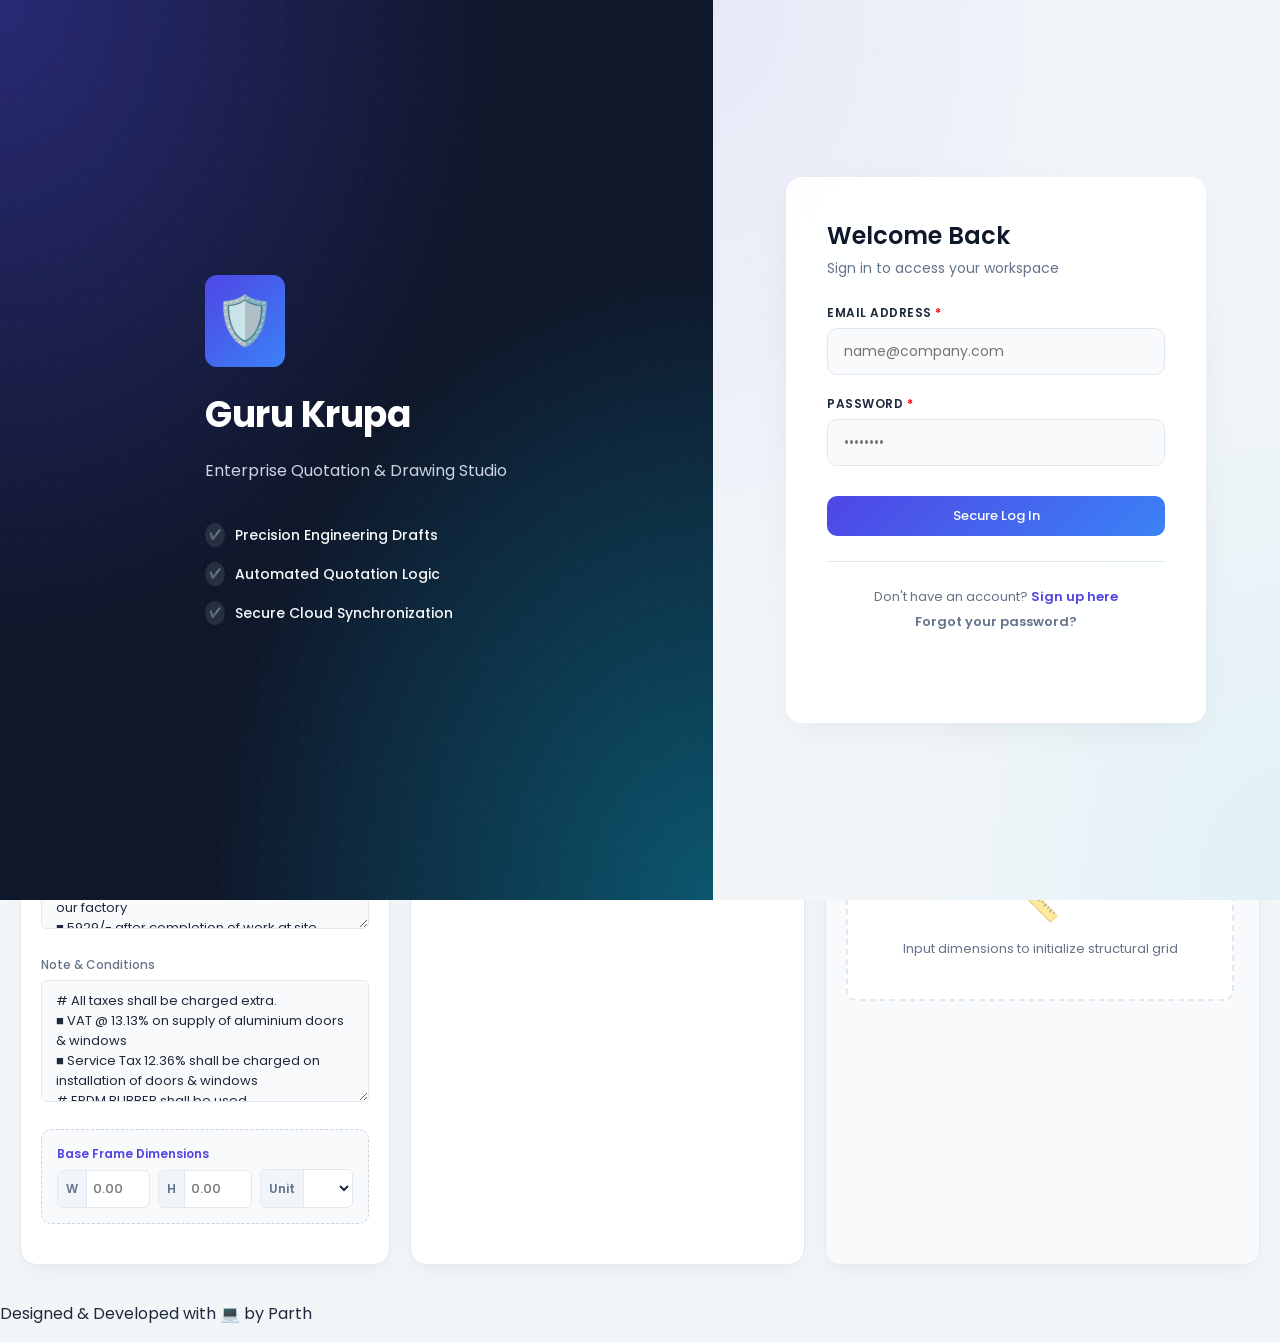
==== commit fe805ea7: "footer change" ====
--- a/index.html
+++ b/index.html
@@ -177,7 +177,7 @@
                         <label>Client & Site Details</label>
                         <div class="input-stack">
                             <input type="text" id="clientName" placeholder="Client Name" oninput="renderProject()">
-                            <input type="text" id="siteLoc" placeholder="Site Location" oninput="renderProject()">
+                            <input type="text" id="siteLoc" placeholder="Client Location" oninput="renderProject()">
                             <input type="date" id="projDate" onchange="renderProject()">
                         </div>
                     </div>
@@ -336,6 +336,10 @@
                 </div>
             </section>
         </main>
+        
+        <footer class="app-footer no-print">
+            <p>Designed & Developed with 💻 by <span class="dev-name">Parth</span></p>
+        </footer>
     </div>
 
     <!-- Print Canvas System -->
@@ -372,11 +376,11 @@
             </tr>
         </table>
 
-        <table class="estimate-table"
-            style="width: 100%; border-collapse: collapse; text-align: center; border: 1px solid #000; color: #000;">
-            <thead>
-                <tr>
-                    <th>Tag /<br>Sr. No.</th>
+        <div style="width: 100%; overflow-x: auto; margin-bottom: 15px;">
+            <table class="estimate-table" style="width: 100%; min-width: 800px; border-collapse: collapse; text-align: center; border: 1px solid #000; color: #000;">
+                <thead>
+                    <tr>
+                        <th>Tag /<br>Sr. No.</th>
                     <th>Drawings</th>
                     <th>Description</th>
                     <th>Surface<br>Finish</th>
--- a/style.css
+++ b/style.css
@@ -715,12 +715,12 @@
 }
 
 /* =========================================
-   STRICT PDF PRINT RENDERING (LANDSCAPE TABLE)
+   STRICT PDF PRINT RENDERING (A4 PORTRAIT)
    ========================================= */
 @media print { 
-    @page { size: landscape; margin: 1cm; }
+    @page { size: A4 portrait; margin: 10mm; }
     body { margin: 0; background: white; padding: 0; overflow: visible; height: auto;}
-    .no-print { display: none !important; } 
+    .no-print, .edit-btn-saved, .del-btn-saved, .copy-btn { display: none !important; } 
     
     #projectSheet { 
         display: block !important;
@@ -733,6 +733,30 @@
         margin: 0 !important;
     } 
 
-    .estimate-table { font-size: 11px !important; }
-    .estimate-table th, .estimate-table td { padding: 4px !important; }
+    .estimate-table { 
+        font-size: 9px !important; /* Scaled down perfectly for 11 portrait columns */
+        width: 100% !important; 
+        min-width: 0 !important; /* Disables the mobile scrolling wrapper during print */
+        table-layout: auto; 
+    }
+    .estimate-table th, .estimate-table td { padding: 4px 2px !important; word-wrap: break-word;}
+    .estimate-table .canvas-cell { width: 80px; height: 80px; padding: 2px !important; }
+    .estimate-table canvas { max-width: 80px !important; max-height: 80px !important; }
+    
+    #printCompanyName { font-size: 18px !important; margin-bottom: 2px !important; }
+    #printCompanyAddress { font-size: 11px !important; }
+}
+
+/* =========================================
+   MOBILE RESPONSIVENESS FIXES
+   ========================================= */
+@media (max-width: 500px) {
+    .canvas-wrapper canvas {
+        width: 100% !important;
+        height: auto !important;
+    }
+    #liveSpecsHtml {
+        min-width: 100% !important;
+        margin-top: 15px;
+    }
 }
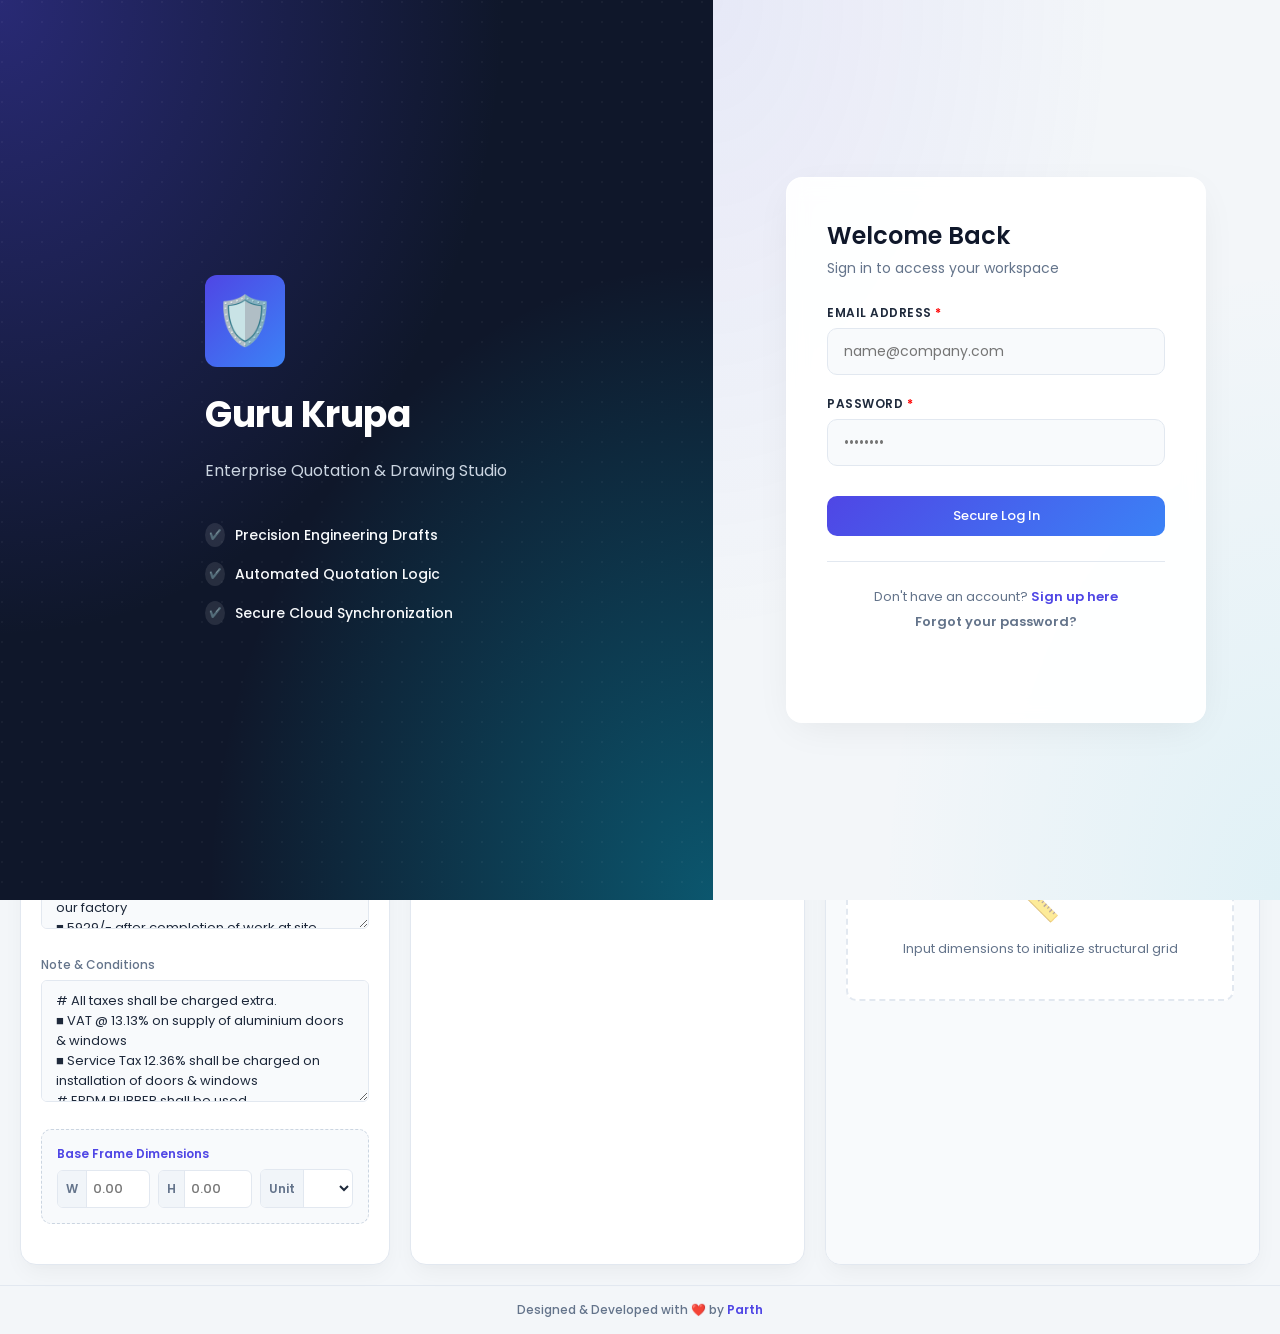
==== commit 442bd15d: "footer changes" ====
--- a/index.html
+++ b/index.html
@@ -338,7 +338,7 @@
         </main>
         
         <footer class="app-footer no-print">
-            <p>Designed & Developed with 💻 by <span class="dev-name">Parth</span></p>
+            <p>Designed & Developed with ❤️ by <span class="dev-name"><a href="mailto:keaandeggar@gmail.com" class="dev-name">Parth</a></span></p>
         </footer>
     </div>
 
--- a/style.css
+++ b/style.css
@@ -759,4 +759,33 @@
         min-width: 100% !important;
         margin-top: 15px;
     }
+}
+/* =========================================
+   DEVELOPER FOOTER
+   ========================================= */
+.app-footer {
+    text-align: center;
+    padding: 15px 20px;
+    font-size: 12px;
+    color: var(--text-muted);
+    background: transparent;
+    border-top: 1px solid var(--border-color);
+    margin-top: auto; 
+}
+
+.app-footer p {
+    margin: 0;
+    font-weight: 500;
+}
+
+.app-footer .dev-name {
+    color: var(--accent-primary);
+    font-weight: 600;
+    text-decoration: none;
+    transition: color 0.2s ease;
+}
+
+.app-footer a.dev-name:hover {
+    color: var(--brand-dark);
+    text-decoration: underline;
 }
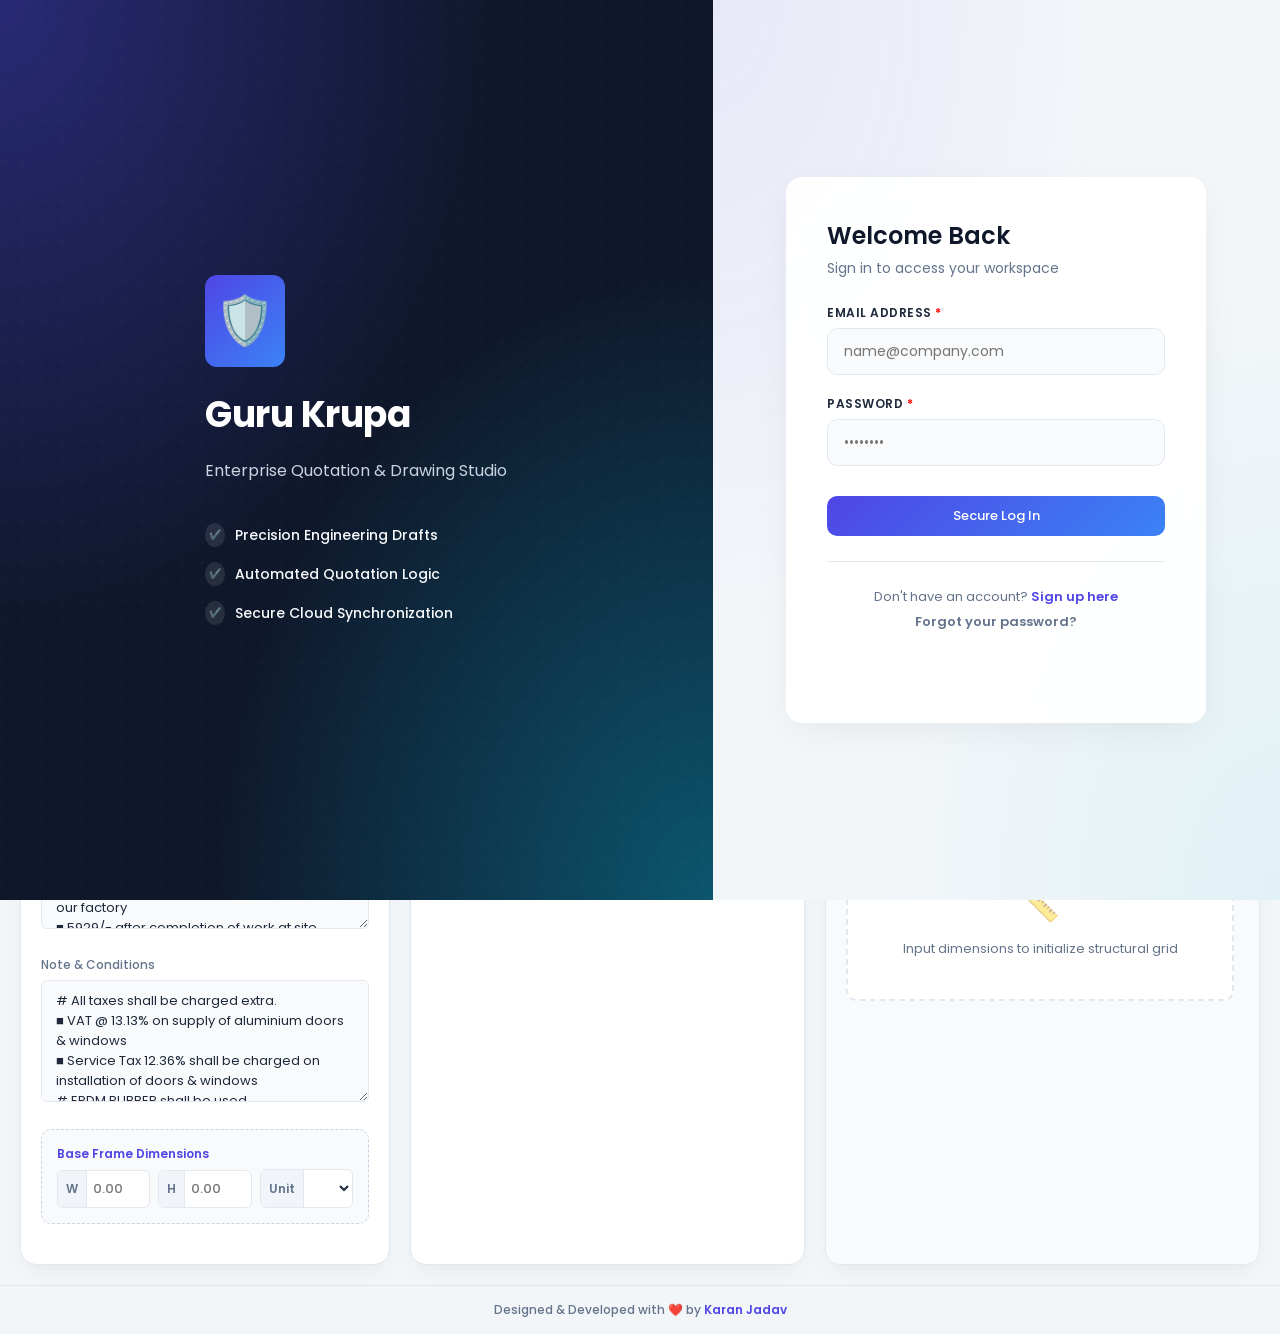
==== commit 438e3989: "Update index.html" ====
--- a/index.html
+++ b/index.html
@@ -338,7 +338,7 @@
         </main>
         
         <footer class="app-footer no-print">
-            <p>Designed & Developed with ❤️ by <span class="dev-name"><a href="mailto:keaandeggar@gmail.com" class="dev-name">Parth</a></span></p>
+            <p>Designed & Developed with ❤️ by <span class="dev-name"><a href="mailto:jadavkaran293@gmail.com" class="dev-name">Karan Jadav</a></span></p>
         </footer>
     </div>
 
@@ -412,4 +412,4 @@
 
 </body>
 
-</html>+</html>
